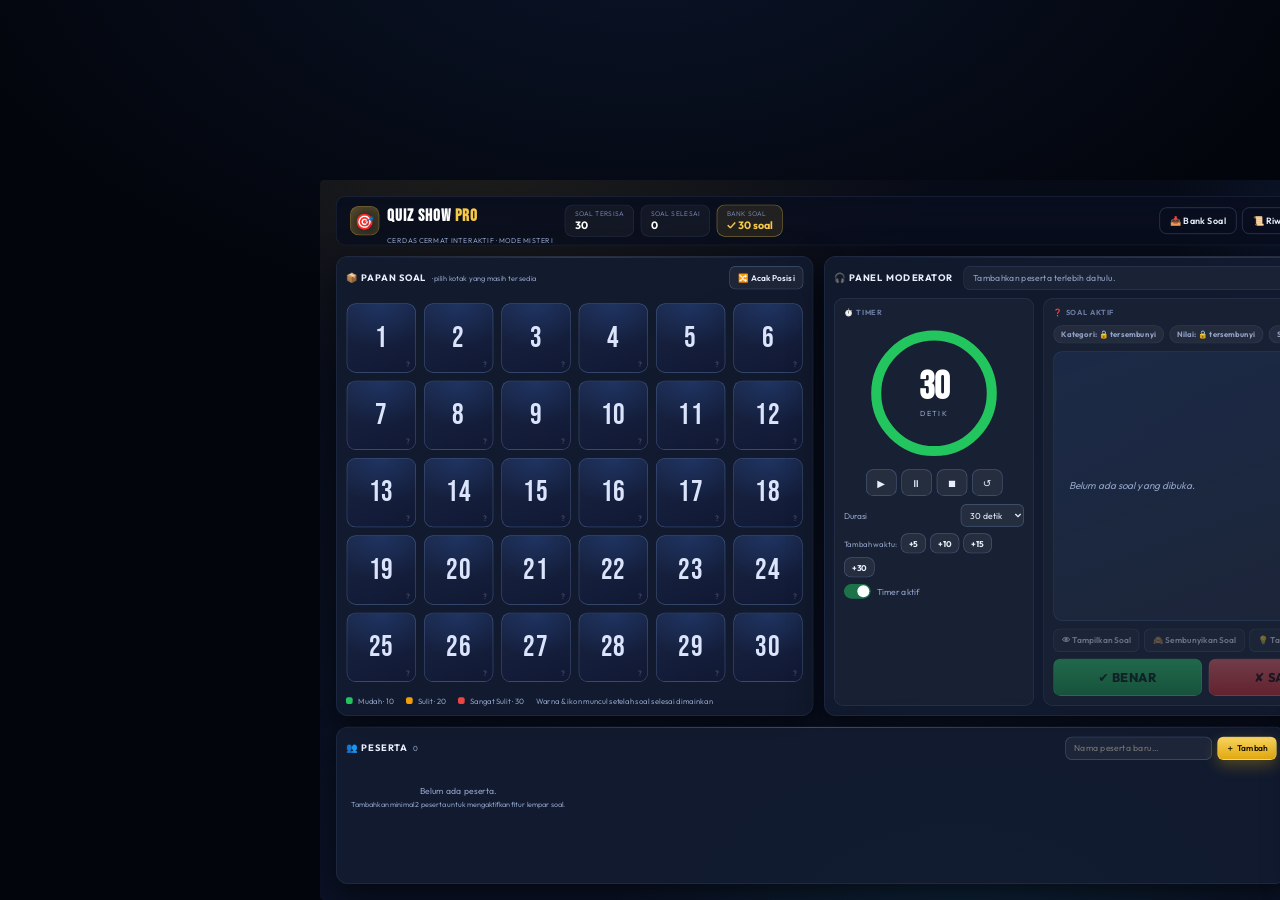
==== index.html @ 9db23053 "Add files via upload" ====
<!DOCTYPE html>
<html lang="id">
<head>
<meta charset="UTF-8" />
<meta name="viewport" content="width=device-width, initial-scale=1" />
<meta name="theme-color" content="#070b17" />
<title>Quiz Show Pro — Cerdas Cermat Interaktif</title>
<link rel="preconnect" href="https://fonts.googleapis.com">
<link rel="preconnect" href="https://fonts.gstatic.com" crossorigin>
<link href="https://fonts.googleapis.com/css2?family=Bebas+Neue&family=Outfit:wght@300;400;600;700;800&display=swap" rel="stylesheet">
<link rel="stylesheet" href="css/styles.css" />
</head>
<body>

<div class="stage-frame" id="stage-frame">
  <div class="stage" id="stage">

    <!-- ============ TOP BAR ============ -->
    <header class="topbar">
      <div class="brand">
        <div class="brand-icon">🎯</div>
        <div class="brand-text">
          <h1>QUIZ SHOW <span>PRO</span></h1>
          <p>Cerdas Cermat Interaktif · Mode Misteri</p>
        </div>
      </div>

      <div class="topbar-stats">
        <div class="stat-chip"><span>Soal Tersisa</span><b id="chip-remaining">30</b></div>
        <div class="stat-chip"><span>Soal Selesai</span><b id="chip-done">0</b></div>
        <div class="stat-chip gold"><span>Bank Soal</span><b id="chip-bank">30 soal</b></div>
      </div>

      <div class="topbar-actions">
        <button class="btn ghost" id="btn-import">📥 Bank Soal</button>
        <button class="btn ghost" id="btn-history">📜 Riwayat</button>
        <button class="btn ghost" id="btn-settings">⚙️ Pengaturan</button>
        <button class="btn ghost" id="btn-fullscreen">⛶ Fullscreen</button>
        <button class="btn gold" id="btn-scoreboard-top">🏆 Scoreboard</button>
      </div>
    </header>

    <!-- ============ MAIN ROW ============ -->
    <main class="stage-main">

      <!-- BOARD -->
      <section class="panel board-panel">
        <div class="panel-head">
          <h2>📦 PAPAN SOAL <small>· pilih kotak yang masih tersedia</small></h2>
          <button class="btn small" id="btn-shuffle">🔀 Acak Posisi</button>
        </div>
        <div class="board-grid" id="board-grid"></div>
        <div class="board-locked hidden" id="board-locked">
          🔒 Bank soal kosong. Impor file <b>.txt</b> atau tambahkan soal lewat menu <b>📥 Bank Soal</b> untuk memulai permainan.
        </div>
        <div class="board-legend">
          <span><i class="dot easy"></i> Mudah · 10</span>
          <span><i class="dot hard"></i> Sulit · 20</span>
          <span><i class="dot vhard"></i> Sangat Sulit · 30</span>
          <span class="muted">Warna &amp; ikon muncul setelah soal selesai dimainkan</span>
        </div>
      </section>

      <!-- MODERATOR -->
      <section class="panel moderator-panel">
        <div class="mod-head">
          <h2>🎧 PANEL MODERATOR</h2>
          <div class="turn-info" id="turn-info">Pilih peserta aktif, lalu klik salah satu kotak soal.</div>
        </div>

        <div class="mod-grid">

          <!-- TIMER -->
          <div class="mod-card timer-card">
            <div class="card-title">⏱️ TIMER</div>
            <div class="timer-wrap t-green" id="timer-wrap">
              <svg viewBox="0 0 120 120" class="timer-svg">
                <circle class="timer-track" cx="60" cy="60" r="52"></circle>
                <circle class="timer-progress" id="timer-progress" cx="60" cy="60" r="52"></circle>
              </svg>
              <div class="timer-text"><b id="timer-num">30</b><span>detik</span></div>
            </div>

            <div class="timer-ctrls">
              <button class="tbtn" id="t-start" title="Mulai">▶</button>
              <button class="tbtn" id="t-pause" title="Pause">⏸</button>
              <button class="tbtn" id="t-stop" title="Stop">⏹</button>
              <button class="tbtn" id="t-reset" title="Reset">↺</button>
            </div>

            <div class="timer-extra">
              <label class="field">
                <span>Durasi</span>
                <select id="timer-duration">
                  <option value="15">15 detik</option>
                  <option value="30" selected>30 detik</option>
                  <option value="45">45 detik</option>
                  <option value="60">60 detik</option>
                  <option value="custom">Custom…</option>
                </select>
              </label>
              <input type="number" id="timer-custom" class="hidden" min="5" max="600" placeholder="detik" />
              <div class="bonus-btns">
                <span>Tambah waktu:</span>
                <button class="tbtn sm" data-bonus="5">+5</button>
                <button class="tbtn sm" data-bonus="10">+10</button>
                <button class="tbtn sm" data-bonus="15">+15</button>
                <button class="tbtn sm" data-bonus="30">+30</button>
              </div>
              <label class="switch">
                <input type="checkbox" id="timer-enabled" checked />
                <span>Timer aktif</span>
              </label>
            </div>
          </div>

          <!-- QUESTION -->
          <div class="mod-card question-card">
            <div class="card-title">❓ SOAL AKTIF</div>
            <div class="q-head">
              <span class="chip cat" id="q-cat">Kategori: –</span>
              <span class="chip pts" id="q-pts">Nilai: –</span>
              <span class="chip num" id="q-num">Soal #–</span>
            </div>
            <div class="q-body" id="q-body">
              <div class="q-cover" id="q-cover"><span>🙈</span><p>Soal disembunyikan</p></div>
              <p class="q-text" id="q-text">Belum ada soal yang dibuka.</p>
              <div class="q-answer-wrap hidden" id="answer-wrap">
                <span class="ans-label">JAWABAN</span>
                <p id="q-answer">—</p>
              </div>
            </div>
            <div class="q-actions">
              <div class="q-actions-row">
                <button class="btn small" id="btn-show-q">👁 Tampilkan Soal</button>
                <button class="btn small" id="btn-hide-q">🙈 Sembunyikan Soal</button>
                <button class="btn small" id="btn-show-a">💡 Tampilkan Jawaban</button>
              </div>
              <div class="judge-btns">
                <button class="btn correct big" id="btn-correct">✔ BENAR</button>
                <button class="btn wrong big" id="btn-wrong">✘ SALAH</button>
              </div>
            </div>
          </div>

          <!-- TOOLS -->
          <div class="mod-card tools-card" id="tools-card">
            <div class="card-title">
              <span class="ct-text">🛠️ KONTROL</span>
              <button class="mini-toggle" id="toggle-tools" type="button" title="Perkecil panel">▸</button>
            </div>
            <div class="tools-body">
              <button class="btn block" id="btn-shuffle2">🔀 Acak Posisi Kotak</button>
              <button class="btn block" id="btn-history2">📜 Riwayat Permainan</button>
              <button class="btn block" id="btn-import2">📥 Ganti Bank Soal</button>
              <button class="btn block" id="btn-settings2">⚙️ Pengaturan Timer</button>
              <button class="btn block" id="btn-fullscreen2">⛶ Mode Fullscreen</button>
              <button class="btn block danger" id="btn-reset-game">🔄 Reset Permainan</button>
              <div class="hint">
                <b>Tips:</b> Klik kartu peserta untuk menjadikannya peserta aktif. Tombol <kbd>B</kbd> = Benar, <kbd>S</kbd> = Salah, <kbd>F</kbd> = Fullscreen.
              </div>
            </div>
          </div>
        </div>
      </section>
    </main>

    <!-- ============ BOTTOM ROW ============ -->
    <footer class="stage-bottom">
      <section class="panel players-panel">
        <div class="panel-head">
          <h2>👥 PESERTA <small id="p-count">0</small></h2>
          <form class="add-form" id="add-form" autocomplete="off">
            <input type="text" id="add-name" placeholder="Nama peserta baru…" maxlength="24" />
            <button class="btn gold small" type="submit">＋ Tambah</button>
          </form>
        </div>
        <div class="participant-list" id="participant-list"></div>
      </section>

      <section class="panel mini-panel" id="mini-panel">
        <div class="panel-head">
          <h2>🏅 TOP 5</h2>
          <button class="mini-toggle" id="toggle-mini" type="button" title="Perkecil panel">▸</button>
        </div>
        <div class="mini-board" id="mini-board"></div>
      </section>
    </footer>

    <!-- ============ FLOATING SCOREBOARD ============ -->
    <button class="fab" id="fab-scoreboard">🏆 Scoreboard</button>

    <!-- ============ POPUP BENAR / SALAH ============ -->
    <div class="judge-popup" id="judge-popup" aria-hidden="true">
      <div class="jp-card">
        <div class="jp-ring"></div>
        <div class="jp-icon" id="jp-icon">✔</div>
        <div class="jp-title" id="jp-title">BENAR!</div>
        <div class="jp-sub" id="jp-sub">—</div>
        <div class="jp-pts" id="jp-pts">+10</div>
      </div>
    </div>

    <!-- ============ MODALS ============ -->
    <div class="modal" id="modal-mode">
      <div class="modal-backdrop" data-close="modal-mode"></div>
      <div class="modal-card">
        <h3>🎲 Pilih Mekanisme Jawaban</h3>
        <p class="modal-sub" id="mode-context">—</p>
        <div class="mode-grid">
          <button class="mode-btn" id="mode-self">
            <span class="mb-icon">🙋</span>
            <b>Jawab Sendiri</b>
            <small>Benar → poin penuh untukmu</small>
          </button>
          <button class="mode-btn" id="mode-throw">
            <span class="mb-icon">🔀</span>
            <b>Lempar ke Peserta Lain</b>
            <small>Penerima benar → kamu −5 poin · Penerima salah → kamu aman</small>
          </button>
        </div>
        <button class="btn ghost block" id="mode-cancel">Batal · kembalikan kotak soal</button>
      </div>
    </div>

    <div class="modal" id="modal-target">
      <div class="modal-backdrop" data-close="modal-target"></div>
      <div class="modal-card">
        <h3>➡️ Lempar Soal ke Siapa?</h3>
        <p class="modal-sub" id="target-context">—</p>
        <div class="target-list" id="target-list"></div>
        <button class="btn ghost block" id="target-cancel">Batal</button>
      </div>
    </div>

    <div class="modal" id="modal-timeup">
      <div class="modal-backdrop" data-close="modal-timeup"></div>
      <div class="modal-card center">
        <div class="big-icon blink">⏰</div>
        <h3 class="danger-text">WAKTU HABIS</h3>
        <p class="modal-sub" id="timeup-context">—</p>
        <div class="timeup-actions">
          <button class="btn wrong big" id="tu-wrong">✘ Tandai SALAH</button>
          <div class="bonus-row">
            <span>Tambah waktu:</span>
            <button class="btn small" data-tubonus="5">+5 dtk</button>
            <button class="btn small" data-tubonus="10">+10 dtk</button>
            <button class="btn small" data-tubonus="15">+15 dtk</button>
            <button class="btn small" data-tubonus="30">+30 dtk</button>
          </div>
          <button class="btn ghost" id="tu-continue">▶ Lanjutkan Menjawab</button>
        </div>
      </div>
    </div>

    <div class="modal" id="modal-confirm">
      <div class="modal-backdrop" data-close="modal-confirm"></div>
      <div class="modal-card small-card">
        <h3 id="confirm-title">Konfirmasi</h3>
        <p class="modal-sub" id="confirm-msg">—</p>
        <div class="modal-actions">
          <button class="btn ghost" id="confirm-cancel">Batal</button>
          <button class="btn gold" id="confirm-ok">Ya, Lanjutkan</button>
        </div>
      </div>
    </div>

    <div class="modal" id="modal-name">
      <div class="modal-backdrop" data-close="modal-name"></div>
      <div class="modal-card small-card">
        <h3>✏️ Edit Nama Peserta</h3>
        <p class="modal-sub">Ubah nama kapan saja. Skor &amp; statistik tidak berubah. Nama harus unik.</p>
        <input type="text" id="name-input" maxlength="24" placeholder="Nama peserta" />
        <p class="inline-error hidden" id="name-error"></p>
        <div class="modal-actions">
          <button class="btn ghost" id="name-cancel">Batal</button>
          <button class="btn gold" id="name-save">Simpan</button>
        </div>
      </div>
    </div>

    <div class="modal" id="modal-import">
      <div class="modal-backdrop" data-close="modal-import"></div>
      <div class="modal-card wide">
        <h3>📥 Manajemen Bank Soal</h3>
        <p class="modal-sub">Unggah file <b>.txt</b> atau tempel teks soal, <b>atau</b> kelola langsung soal pada bank yang sedang aktif.</p>

        <div class="import-grid">
          <label class="file-drop" id="file-drop">
            <input type="file" id="file-input" accept=".txt,text/plain" hidden />
            <span class="fd-icon">📄</span>
            <b>Pilih file Soal.txt</b>
            <small>klik atau seret file ke sini</small>
          </label>
          <div class="or">atau</div>
          <textarea id="import-text" placeholder="[KATEGORI_MUDAH]&#10;&#10;Q: Pertanyaan mudah 1&#10;A: Jawaban mudah 1&#10;…"></textarea>
        </div>

        <div class="import-actions">
          <button class="btn ghost small" id="btn-template">⬇️ Unduh Template</button>
          <button class="btn ghost small" id="btn-validate">🔍 Parsing &amp; Validasi</button>
          <button class="btn ghost small danger" id="btn-clear-bank">🗑️ Kosongkan Bank</button>
        </div>

        <div class="import-preview" id="import-preview">
          <p class="muted">Belum ada pratinjau. Unggah file atau tempel teks, lalu klik <b>Parsing &amp; Validasi</b>.</p>
        </div>

        <div class="bank-editor">
          <div class="be-head">
            <h4>✏️ Kelola Soal Bank Saat Ini</h4>
            <span class="be-count" id="be-count">—</span>
          </div>
          <p class="muted small">Tambah / hapus soal langsung tanpa perlu impor ulang. Mengubah bank akan menutup soal aktif (kalau ada) dan membangun ulang papan soal.</p>
          <form class="be-add" id="be-add-form" autocomplete="off">
            <select id="be-cat">
              <option value="mudah">Mudah · 10 poin</option>
              <option value="sulit">Sulit · 20 poin</option>
              <option value="vhard">Sangat Sulit · 30 poin</option>
            </select>
            <input type="text" id="be-q" placeholder="Tulis pertanyaan…" maxlength="320" />
            <input type="text" id="be-a" placeholder="Tulis jawaban…" maxlength="220" />
            <button class="btn gold small" type="submit">＋ Tambah</button>
          </form>
          <div class="be-list" id="be-list"></div>
        </div>

        <div class="modal-actions">
          <button class="btn ghost" id="import-cancel">Tutup</button>
          <button class="btn gold" id="import-apply" disabled>✅ Terapkan Bank dari Pratinjau</button>
        </div>
      </div>
    </div>

    <div class="modal" id="modal-settings">
      <div class="modal-backdrop" data-close="modal-settings"></div>
      <div class="modal-card">
        <h3>⚙️ Pengaturan</h3>
        <p class="modal-sub">Durasi timer, suara, dan panel dapat diatur.</p>

        <div class="settings-block">
          <div class="settings-label">Durasi timer default</div>
          <div class="radio-row" id="settings-duration">
            <label><input type="radio" name="dur" value="15" /> 15 dtk</label>
            <label><input type="radio" name="dur" value="30" checked /> 30 dtk</label>
            <label><input type="radio" name="dur" value="45" /> 45 dtk</label>
            <label><input type="radio" name="dur" value="60" /> 60 dtk</label>
            <label class="custom-radio"><input type="radio" name="dur" value="custom" /> Custom
              <input type="number" id="settings-custom" min="5" max="600" placeholder="dtk" />
            </label>
          </div>
        </div>

        <div class="settings-block">
          <label class="switch big">
            <input type="checkbox" id="settings-sound" checked />
            <span>Efek suara (timer, benar/salah)</span>
          </label>
          <label class="switch big">
            <input type="checkbox" id="settings-judge-sound" checked />
            <span>Efek suara saat BENAR / SALAH</span>
          </label>
          <label class="switch big">
            <input type="checkbox" id="settings-timer-enabled" checked />
            <span>Aktifkan timer otomatis saat soal dibuka</span>
          </label>
        </div>

        <div class="settings-block">
          <button class="btn ghost small" id="btn-export-history">💾 Ekspor Riwayat (JSON)</button>
        </div>

        <div class="modal-actions">
          <button class="btn gold" id="settings-close">Simpan &amp; Tutup</button>
        </div>
      </div>
    </div>

    <div class="modal" id="modal-scoreboard">
      <div class="modal-backdrop" data-close="modal-scoreboard"></div>
      <div class="modal-card wide full">
        <div class="sb-head">
          <h3>🏆 PAPAN SKOR</h3>
          <div class="sb-head-actions">
            <span class="sb-note" id="sb-note">Update real-time</span>
            <button class="btn ghost small" id="sb-close">Tutup</button>
          </div>
        </div>
        <div class="sb-scroll">
          <table class="sb-table">
            <thead>
              <tr>
                <th>#</th><th>Peserta</th><th>Poin</th><th>Benar</th><th>Salah</th><th>Dijawab</th>
                <th title="Jawaban benar dari soal lemparan / total lemparan diterima">Lemparan Diterima</th>
                <th>Lemparan Dilakukan</th><th>Penalti</th><th>Tingkat Keberhasilan</th>
              </tr>
            </thead>
            <tbody id="sb-body"></tbody>
          </table>
        </div>
      </div>
    </div>

    <div class="modal" id="modal-history">
      <div class="modal-backdrop" data-close="modal-history"></div>
      <div class="modal-card wide full">
        <div class="sb-head">
          <h3>📜 RIWAYAT PERMAINAN</h3>
          <div class="sb-head-actions">
            <button class="btn ghost small danger" id="btn-clear-history">🗑️ Bersihkan Riwayat</button>
            <button class="btn ghost small" id="history-close">Tutup</button>
          </div>
        </div>
        <div class="tabs" id="history-tabs">
          <button class="tab active" data-tab="game">Permainan</button>
          <button class="tab" data-tab="throw">Lemparan</button>
          <button class="tab" data-tab="bonus">Bonus Waktu</button>
          <button class="tab" data-tab="timer">Timer</button>
        </div>
        <div class="tab-panels">
          <div class="tab-panel active" data-panel="game"><div class="table-wrap" id="hist-game"></div></div>
          <div class="tab-panel" data-panel="throw"><div class="table-wrap" id="hist-throw"></div></div>
          <div class="tab-panel" data-panel="bonus"><div class="table-wrap" id="hist-bonus"></div></div>
          <div class="tab-panel" data-panel="timer"><div class="table-wrap" id="hist-timer"></div></div>
        </div>
      </div>
    </div>

    <div class="toast-wrap" id="toast-wrap"></div>
  </div>
</div>

<script src="js/data.js"></script>
<script src="js/parser.js"></script>
<script src="js/timer.js"></script>
<script src="js/store.js"></script>
<script src="js/ui.js"></script>
<script src="js/app.js"></script>
</body>
</html>
---- css/styles.css ----
/* ============================================================
   Quiz Show Pro — Stage 16:9 (1920×1080) yang berskala otomatis
   Tema game show / cerdas cermat
   ============================================================ */

:root {
  --bg: #070b17;
  --panel: rgba(19, 28, 50, 0.86);
  --border: rgba(120, 150, 210, 0.16);
  --border-strong: rgba(140, 175, 235, 0.32);
  --text: #e8eefc;
  --muted: #8fa0c4;
  --muted-2: #6b7ba0;
  --gold: #f7c948;
  --gold-2: #e0a80d;
  --easy: #22c55e;
  --hard: #f59e0b;
  --vhard: #ef4444;
  --blue: #3b82f6;
  --cyan: #22d3ee;
  --radius: 18px;
  --shadow: 0 18px 50px rgba(0, 0, 0, 0.55);
  --font: 'Outfit', system-ui, -apple-system, 'Segoe UI', Roboto, sans-serif;
  --font-display: 'Bebas Neue', 'Outfit', system-ui, sans-serif;
  /* ukuran desain panggung */
  --stage-w: 1920px;
  --stage-h: 1080px;
}

* { box-sizing: border-box; }

html, body {
  margin: 0;
  padding: 0;
  height: 100%;
  overflow: hidden;
  background: #03050c;
}

body {
  font-family: var(--font);
  color: var(--text);
  -webkit-font-smoothing: antialiased;
}

.hidden { display: none !important; }
.muted { color: var(--muted); }
.empty { color: var(--muted); font-size: 13px; text-align: center; padding: 14px 8px; line-height: 1.5; }

/* ============ STAGE FRAME (letterbox) ============ */
.stage-frame {
  position: fixed;
  inset: 0;
  display: grid;
  place-items: center;
  overflow: hidden;
  background:
    radial-gradient(1200px 700px at 50% -10%, rgba(59, 130, 246, 0.12), transparent 60%),
    #03050c;
}

.stage {
  position: relative;
  width: var(--stage-w);
  height: var(--stage-h);
  flex: 0 0 auto;
  transform-origin: center center;
  overflow: hidden;
  display: grid;
  grid-template-rows: 74px minmax(0, 1fr) 236px;
  gap: 16px;
  padding: 24px;
  border-radius: 6px;
  background:
    radial-gradient(1200px 700px at 12% -8%, rgba(247, 201, 72, 0.10), transparent 60%),
    radial-gradient(900px 600px at 92% 4%, rgba(59, 130, 246, 0.16), transparent 55%),
    radial-gradient(900px 700px at 50% 110%, rgba(34, 211, 238, 0.10), transparent 60%),
    linear-gradient(180deg, #070b17 0%, #0b1226 100%);
}

.stage:fullscreen { border-radius: 0; }

/* ============ TOP BAR ============ */
.topbar {
  display: flex;
  align-items: center;
  gap: 18px;
  padding: 0 20px;
  background: linear-gradient(180deg, rgba(9, 14, 30, 0.96), rgba(9, 14, 30, 0.72));
  border: 1px solid var(--border);
  border-radius: 14px;
}

.brand { display: flex; align-items: center; gap: 12px; }
.brand-icon {
  width: 44px; height: 44px;
  display: grid; place-items: center;
  font-size: 23px;
  border-radius: 13px;
  background: linear-gradient(145deg, rgba(247, 201, 72, 0.22), rgba(247, 201, 72, 0.05));
  border: 1px solid rgba(247, 201, 72, 0.4);
  box-shadow: 0 0 22px rgba(247, 201, 72, 0.22) inset;
}
.brand-text h1 { font-family: var(--font-display); font-size: 25px; letter-spacing: 1.5px; line-height: 1; color: #fff; }
.brand-text h1 span { color: var(--gold); }
.brand-text p { margin: 3px 0 0; font-size: 10.5px; letter-spacing: .6px; color: var(--muted); text-transform: uppercase; }

.topbar-stats { display: flex; gap: 10px; }
.stat-chip {
  display: flex; flex-direction: column; gap: 1px;
  padding: 6px 14px;
  border-radius: 12px;
  background: rgba(255, 255, 255, 0.04);
  border: 1px solid var(--border);
  min-width: 96px;
}
.stat-chip span { font-size: 10px; letter-spacing: .5px; text-transform: uppercase; color: var(--muted-2); }
.stat-chip b { font-size: 16px; color: #fff; }
.stat-chip.gold { border-color: rgba(247, 201, 72, 0.45); background: rgba(247, 201, 72, 0.10); }
.stat-chip.gold b { color: var(--gold); }

.topbar-actions { margin-left: auto; display: flex; gap: 8px; }

/* ============ BUTTONS ============ */
.btn {
  cursor: pointer;
  border: 1px solid var(--border-strong);
  background: rgba(255, 255, 255, 0.05);
  color: var(--text);
  padding: 10px 15px;
  border-radius: 11px;
  font-size: 13.5px;
  font-weight: 600;
  font-family: inherit;
  letter-spacing: .2px;
  transition: transform .12s ease, background .18s ease, box-shadow .18s ease, border-color .18s;
  white-space: nowrap;
}
.btn:hover:not(:disabled) { transform: translateY(-2px); background: rgba(255, 255, 255, 0.1); box-shadow: 0 8px 20px rgba(0, 0, 0, 0.35); }
.btn:active:not(:disabled) { transform: translateY(0); }
.btn:disabled { opacity: .38; cursor: not-allowed; }
.btn.small { padding: 7px 12px; font-size: 12.5px; border-radius: 9px; }
.btn.block { display: block; width: 100%; margin-bottom: 8px; text-align: center; }
.btn.ghost { background: transparent; }
.btn.gold {
  background: linear-gradient(180deg, #f9d35e, var(--gold-2));
  border-color: rgba(255, 226, 130, 0.7);
  color: #241a00;
  box-shadow: 0 8px 22px rgba(224, 168, 13, 0.32);
}
.btn.gold:hover:not(:disabled) { box-shadow: 0 12px 28px rgba(224, 168, 13, 0.45); }
.btn.correct { background: linear-gradient(180deg, #2fdc72, #16a34a); border-color: rgba(120, 255, 170, 0.5); color: #04240f; }
.btn.wrong { background: linear-gradient(180deg, #ff6b6b, #dc2626); border-color: rgba(255, 150, 150, 0.5); color: #2b0404; }
.btn.big { padding: 15px 22px; font-size: 19px; font-weight: 800; letter-spacing: .5px; flex: 1; }
.btn.danger { border-color: rgba(239, 68, 68, 0.5); color: #ffb4b4; }
.btn.danger:hover:not(:disabled) { background: rgba(239, 68, 68, 0.16); }

/* ============ PANELS ============ */
.panel {
  background: var(--panel);
  border: 1px solid var(--border);
  border-radius: var(--radius);
  box-shadow: var(--shadow);
  padding: 14px;
  position: relative;
  overflow: hidden;
  min-height: 0;
  display: flex;
  flex-direction: column;
}
.panel::before {
  content: '';
  position: absolute; inset: 0 0 auto 0; height: 1px;
  background: linear-gradient(90deg, transparent, rgba(247, 201, 72, .5), transparent);
}
.panel-head { display: flex; align-items: center; justify-content: space-between; gap: 12px; margin-bottom: 10px; flex: 0 0 auto; }
.panel-head h2 {
  font-size: 14px; letter-spacing: 1.3px; text-transform: uppercase;
  display: flex; align-items: baseline; gap: 8px; margin: 0;
}
.panel-head h2 small { font-size: 11px; letter-spacing: .3px; color: var(--muted); text-transform: none; font-weight: 400; }

/* ============ MAIN ROW ============ */
.stage-main {
  display: grid;
  grid-template-columns: minmax(0, 1fr) 1140px;
  transition: grid-template-columns .25s ease;
  gap: 16px;
  min-height: 0;
}

/* ============ BOARD ============ */
.board-grid {
  display: grid;
  grid-template-columns: repeat(var(--cols, 6), var(--cell, 104px));
  grid-auto-rows: var(--cell, 104px);
  gap: 12px;
  flex: 1;
  justify-content: center;
  align-content: center;
  min-height: 0;
  overflow: hidden;
}
.board-grid.shake { animation: shakeIn .5s ease; }
@keyframes shakeIn { 0% { transform: scale(.985); opacity: .55; } 100% { transform: scale(1); opacity: 1; } }

.box {
  position: relative;
  width: 100%;
  height: 100%;
  border-radius: calc(var(--cell, 104px) * 0.13);
  border: 1px solid var(--border-strong);
  background:
    radial-gradient(120% 100% at 50% 0%, rgba(59, 130, 246, 0.18), transparent 65%),
    linear-gradient(160deg, #1a2544, #101833);
  color: #cdd7f2;
  cursor: pointer;
  display: grid;
  place-items: center;
  transition: transform .16s ease, box-shadow .22s ease, border-color .22s, background .22s;
  overflow: hidden;
  font-family: inherit;
  padding: 0;
}
.box .box-num { font-family: var(--font-display); font-size: calc(var(--cell, 104px) * 0.42); letter-spacing: 1px; color: #dbe4fb; }
.box .box-secret { position: absolute; right: 8px; bottom: 5px; font-size: calc(var(--cell, 104px) * 0.11); color: rgba(190, 205, 240, .35); }
.box::after {
  content: '';
  position: absolute; inset: 0;
  background: linear-gradient(120deg, transparent 30%, rgba(255, 255, 255, .10) 50%, transparent 70%);
  transform: translateX(-120%);
  transition: transform .6s ease;
}
.box:hover:not(:disabled) {
  transform: translateY(-4px) scale(1.03);
  border-color: rgba(247, 201, 72, 0.75);
  box-shadow: 0 14px 34px rgba(0, 0, 0, .5), 0 0 26px rgba(247, 201, 72, .28);
  z-index: 2;
}
.box:hover:not(:disabled)::after { transform: translateX(120%); }
.box:active:not(:disabled) { transform: scale(.98); }

.box.current {
  border-color: var(--gold);
  box-shadow: 0 0 0 3px rgba(247, 201, 72, .28), 0 0 30px rgba(247, 201, 72, .35);
  animation: pulseGold 1.4s infinite;
}
@keyframes pulseGold {
  0%, 100% { box-shadow: 0 0 0 3px rgba(247, 201, 72, .22), 0 0 24px rgba(247, 201, 72, .25); }
  50% { box-shadow: 0 0 0 5px rgba(247, 201, 72, .34), 0 0 38px rgba(247, 201, 72, .45); }
}

.box.done { cursor: not-allowed; animation: donePop .55s cubic-bezier(.2,1.4,.4,1); }
@keyframes donePop { 0% { transform: scale(.72); opacity: .3; } 60% { transform: scale(1.08); } 100% { transform: scale(1); opacity: 1; } }

.box.done.easy { background: linear-gradient(160deg, rgba(34, 197, 94, .34), rgba(6, 60, 30, .7)); border-color: rgba(34, 197, 94, .65); }
.box.done.hard { background: linear-gradient(160deg, rgba(245, 158, 11, .34), rgba(70, 40, 4, .72)); border-color: rgba(245, 158, 11, .68); }
.box.done.vhard { background: linear-gradient(160deg, rgba(239, 68, 68, .34), rgba(74, 10, 10, .72)); border-color: rgba(239, 68, 68, .7); }
.box.done .box-num { opacity: .55; font-size: calc(var(--cell, 104px) * 0.28); transform: translateY(-8px); }
.box.done .box-check {
  position: absolute; top: 50%; left: 50%;
  transform: translate(-50%, -30%);
  font-size: calc(var(--cell, 104px) * 0.38); color: #fff; text-shadow: 0 2px 14px rgba(0, 0, 0, .8);
}
.box.done.r-correct .box-check { color: #b9ffcf; }
.box.done.r-wrong .box-check { color: #ffd0d0; }
.box.done .box-pts {
  position: absolute; bottom: 5px; left: 0; right: 0;
  text-align: center; font-size: calc(var(--cell, 104px) * 0.10); font-weight: 700;
  letter-spacing: .6px; text-transform: uppercase; color: rgba(255, 255, 255, .82);
}

.board-locked {
  border: 1px dashed rgba(247, 201, 72, .4);
  background: rgba(247, 201, 72, .06);
  border-radius: 14px;
  padding: 26px 20px;
  text-align: center;
  color: #ffe6a3;
  font-size: 14px;
  line-height: 1.6;
  flex: 1;
  display: grid;
  place-items: center;
}
.board-legend {
  display: flex; gap: 18px; flex-wrap: wrap; align-items: center;
  margin-top: 10px; font-size: 11.5px; color: var(--muted); flex: 0 0 auto;
}
.board-legend .dot { display: inline-block; width: 10px; height: 10px; border-radius: 3px; margin-right: 6px; }
.board-legend .dot.easy { background: var(--easy); }
.board-legend .dot.hard { background: var(--hard); }
.board-legend .dot.vhard { background: var(--vhard); }

/* ============ MODERATOR ============ */
.moderator-panel .mod-head { display: flex; align-items: center; gap: 16px; margin-bottom: 12px; flex: 0 0 auto; }
.moderator-panel .mod-head h2 { font-size: 14px; letter-spacing: 1.3px; margin: 0; }
.turn-info {
  flex: 1; min-width: 0;
  font-size: 13px; color: var(--muted);
  background: rgba(255, 255, 255, .04);
  border: 1px solid var(--border);
  border-radius: 10px;
  padding: 9px 14px;
  white-space: nowrap; overflow: hidden; text-overflow: ellipsis;
}
.turn-info b { color: #fff; }
.mini-note { color: var(--cyan); font-size: 12px; }

.mod-grid { display: grid; grid-template-columns: 300px minmax(0, 1fr) 296px; gap: 14px; flex: 1; min-height: 0; transition: grid-template-columns .25s ease; }

.mod-card {
  background: rgba(255, 255, 255, .03);
  border: 1px solid var(--border);
  border-radius: 14px;
  padding: 14px;
  min-height: 0;
  display: flex;
  flex-direction: column;
}
.card-title { display: flex; align-items: center; justify-content: space-between; gap: 8px; font-size: 11px; letter-spacing: 1.2px; color: var(--muted-2); text-transform: uppercase; margin-bottom: 12px; font-weight: 700; flex: 0 0 auto; }
.ct-text { white-space: nowrap; }

/* Timer */
.timer-card { text-align: center; }
.timer-wrap { position: relative; width: 200px; margin: 0 auto 12px; aspect-ratio: 1; }
.timer-svg { width: 100%; height: 100%; transform: rotate(-90deg); }
.timer-track { fill: none; stroke: rgba(255, 255, 255, .08); stroke-width: 9; }
.timer-progress { fill: none; stroke-width: 9; stroke-linecap: round; stroke: var(--easy); transition: stroke .35s ease, stroke-dashoffset .18s linear; }
.timer-text { position: absolute; inset: 0; display: flex; flex-direction: column; align-items: center; justify-content: center; gap: 2px; }
.timer-text b { font-family: var(--font-display); font-size: 58px; line-height: 1; color: #fff; font-variant-numeric: tabular-nums; }
.timer-text span { font-size: 11px; letter-spacing: 2px; text-transform: uppercase; color: var(--muted); }

.timer-wrap.t-green .timer-progress { stroke: var(--easy); }
.timer-wrap.t-yellow .timer-progress { stroke: var(--hard); }
.timer-wrap.t-red .timer-progress { stroke: var(--vhard); }
.timer-wrap.t-red .timer-text b { color: #ffb0b0; }
.timer-wrap.blink { animation: timerBlink .7s infinite; }
.timer-wrap.blink .timer-text b { color: #ff5b5b; }
@keyframes timerBlink {
  0%, 100% { filter: drop-shadow(0 0 0 rgba(239, 68, 68, 0)); }
  50% { filter: drop-shadow(0 0 18px rgba(239, 68, 68, .85)); }
}

.timer-ctrls { display: flex; gap: 7px; justify-content: center; margin-bottom: 12px; flex: 0 0 auto; }
.tbtn {
  width: 46px; height: 40px;
  border-radius: 11px;
  border: 1px solid var(--border-strong);
  background: rgba(255, 255, 255, .06);
  color: var(--text);
  cursor: pointer; font-size: 15px;
  font-family: inherit;
  transition: transform .12s, background .18s;
}
.tbtn:hover { transform: translateY(-2px); background: rgba(255, 255, 255, .14); }
.tbtn.sm { width: auto; height: 30px; padding: 0 11px; font-size: 12.5px; font-weight: 700; }

.timer-extra { display: flex; flex-direction: column; gap: 10px; text-align: left; }
.field { display: flex; align-items: center; justify-content: space-between; gap: 8px; font-size: 12.5px; color: var(--muted); }
.field select, #timer-custom, #name-input, #settings-custom {
  background: rgba(255, 255, 255, .06);
  border: 1px solid var(--border-strong);
  color: var(--text);
  border-radius: 9px;
  padding: 7px 9px;
  font-family: inherit; font-size: 13px;
}
.field select:focus, #timer-custom:focus, #name-input:focus, #settings-custom:focus { outline: none; border-color: var(--gold); }
#timer-custom { width: 100%; }
.bonus-btns { display: flex; align-items: center; gap: 6px; flex-wrap: wrap; font-size: 11.5px; color: var(--muted); }

.switch { display: flex; align-items: center; gap: 9px; font-size: 13px; color: var(--muted); cursor: pointer; }
.switch input { appearance: none; width: 40px; height: 22px; border-radius: 20px; background: rgba(255, 255, 255, .14); position: relative; cursor: pointer; transition: background .2s; flex: 0 0 40px; margin: 0; }
.switch input::after { content: ''; position: absolute; top: 2px; left: 2px; width: 18px; height: 18px; border-radius: 50%; background: #b9c4dd; transition: transform .2s, background .2s; }
.switch input:checked { background: rgba(34, 197, 94, .5); }
.switch input:checked::after { transform: translateX(18px); background: #fff; }
.switch.big { font-size: 14px; color: var(--text); }

/* Question */
.q-head { display: flex; gap: 8px; flex-wrap: wrap; margin-bottom: 12px; flex: 0 0 auto; }
.chip {
  font-size: 11.5px; font-weight: 700; letter-spacing: .3px;
  padding: 5px 11px; border-radius: 20px;
  border: 1px solid var(--border);
  background: rgba(255, 255, 255, .05);
  color: var(--muted);
}
.chip.cat.easy { color: #7ff0a8; border-color: rgba(34, 197, 94, .5); background: rgba(34, 197, 94, .12); }
.chip.cat.hard { color: #ffce7a; border-color: rgba(245, 158, 11, .5); background: rgba(245, 158, 11, .12); }
.chip.cat.vhard { color: #ff9b9b; border-color: rgba(239, 68, 68, .5); background: rgba(239, 68, 68, .12); }
.chip.pts.easy, .chip.pts.hard, .chip.pts.vhard { color: var(--gold); border-color: rgba(247, 201, 72, .5); background: rgba(247, 201, 72, .1); }
.secret-hint { color: var(--muted-2); font-style: italic; }

.q-body {
  position: relative;
  flex: 1;
  min-height: 0;
  border-radius: 13px;
  border: 1px solid var(--border);
  background: linear-gradient(160deg, rgba(59, 130, 246, .10), rgba(255, 255, 255, .02));
  padding: 22px;
  display: flex; flex-direction: column; gap: 14px; justify-content: center;
}
.q-text { margin: 0; font-size: 24px; font-weight: 600; line-height: 1.45; }
.q-text.placeholder { color: var(--muted); font-weight: 400; font-style: italic; font-size: 15px; }
.q-cover {
  position: absolute; inset: 0;
  border-radius: 13px;
  background: repeating-linear-gradient(45deg, rgba(255, 255, 255, .03) 0 12px, transparent 12px 24px), rgba(10, 16, 34, .96);
  display: flex; flex-direction: column; align-items: center; justify-content: center; gap: 6px;
  color: var(--muted); font-size: 13px; z-index: 3;
}
.q-cover span { font-size: 32px; }
.q-answer-wrap { border-top: 1px dashed rgba(34, 197, 94, .4); padding-top: 12px; animation: fadeUp .35s ease; }
@keyframes fadeUp { from { opacity: 0; transform: translateY(8px); } to { opacity: 1; transform: translateY(0); } }
.ans-label { display: inline-block; font-size: 10px; letter-spacing: 1.5px; font-weight: 800; color: #04240f; background: var(--easy); padding: 2px 8px; border-radius: 5px; margin-bottom: 6px; }
.q-answer-wrap p { margin: 0; font-size: 19px; font-weight: 600; color: #b9ffcf; }

.q-actions { margin-top: 12px; flex: 0 0 auto; }
.q-actions-row { display: flex; gap: 7px; flex-wrap: wrap; margin-bottom: 10px; }
.judge-btns { display: flex; gap: 10px; }

/* Tools */
.tools-body { display: flex; flex-direction: column; flex: 1; min-height: 0; }
.tools-card .hint { margin-top: auto; font-size: 11.5px; color: var(--muted-2); line-height: 1.6; border-top: 1px solid var(--border); padding-top: 10px; }
kbd { background: rgba(255, 255, 255, .1); border: 1px solid var(--border-strong); border-radius: 5px; padding: 1px 5px; font-size: 10.5px; font-family: inherit; }

/* ============ BOTTOM ROW ============ */
.stage-bottom {
  display: grid;
  grid-template-columns: minmax(0, 1fr) 430px;
  gap: 16px;
  min-height: 0;
  transition: grid-template-columns .25s ease;
}

.add-form { display: flex; gap: 8px; }
.add-form input {
  width: 220px;
  padding: 8px 12px;
  border-radius: 10px;
  border: 1px solid var(--border-strong);
  background: rgba(255, 255, 255, .05);
  color: var(--text);
  font-family: inherit; font-size: 13px;
}
.add-form input:focus { outline: none; border-color: var(--gold); box-shadow: 0 0 0 3px rgba(247, 201, 72, .16); }

.participant-list {
  display: flex; flex-wrap: wrap; gap: 9px;
  align-content: flex-start;
  overflow-y: auto;
  flex: 1;
  min-height: 0;
  padding-right: 3px;
}

.p-card {
  display: flex; align-items: center; gap: 9px;
  padding: 8px 10px;
  border-radius: 12px;
  border: 1px solid var(--border);
  background: rgba(255, 255, 255, .035);
  cursor: pointer;
  width: 262px;
  transition: border-color .18s, background .18s, transform .18s, box-shadow .18s;
}
.p-card:hover { border-color: var(--border-strong); background: rgba(255, 255, 255, .07); transform: translateY(-2px); }
.p-card.active {
  border-color: var(--gold);
  background: linear-gradient(90deg, rgba(247, 201, 72, .16), rgba(247, 201, 72, .03));
  box-shadow: 0 0 0 1px rgba(247, 201, 72, .35), 0 8px 22px rgba(247, 201, 72, .12);
}
.p-card.answering { border-color: var(--cyan); box-shadow: 0 0 0 1px rgba(34, 211, 238, .35); }

.p-rank { width: 28px; height: 28px; flex: 0 0 28px; display: grid; place-items: center; border-radius: 9px; background: rgba(255, 255, 255, .07); font-size: 12px; font-weight: 700; color: var(--muted); }
.p-rank.medal { background: transparent; font-size: 18px; }
.p-info { flex: 1; min-width: 0; }
.p-name { display: flex; align-items: center; gap: 6px; font-weight: 600; font-size: 13.5px; }
.p-name-text { overflow: hidden; text-overflow: ellipsis; white-space: nowrap; }
.p-sub { font-size: 11px; color: var(--muted); margin-top: 1px; white-space: nowrap; }
.tag-active { font-size: 9px; letter-spacing: .6px; font-weight: 800; background: var(--gold); color: #241a00; padding: 2px 6px; border-radius: 5px; }
.tag-answer { font-size: 9px; letter-spacing: .6px; font-weight: 800; background: var(--cyan); color: #04222a; padding: 2px 6px; border-radius: 5px; }
.p-actions { display: flex; gap: 2px; }
.icon-btn { border: none; background: transparent; cursor: pointer; width: 26px; height: 26px; border-radius: 8px; color: var(--muted); font-size: 13px; transition: background .16s, color .16s; }
.icon-btn:hover { background: rgba(255, 255, 255, .1); color: #fff; }
.icon-btn.danger:hover { background: rgba(239, 68, 68, .2); color: #ffb4b4; }
.mini-toggle { border:1px solid var(--border); background:rgba(255,255,255,.05); color:var(--muted); width:24px; height:24px; border-radius:7px; cursor:pointer; font-size:12px; line-height:1; display:flex; align-items:center; justify-content:center; font-family:inherit; padding:0; transition: background .16s, color .16s, transform .12s; }
.mini-toggle:hover { background: rgba(255, 255, 255, .1); color: #fff; transform: translateY(-1px); }

/* Mini leaderboard */
.mini-board { display: flex; flex-direction: column; gap: 4px; overflow: hidden; flex: 1; min-height: 0; transition: opacity .15s ease, transform .15s ease; }
.mini-row { display: flex; align-items: center; gap: 9px; padding: 3px 10px; border-radius: 10px; background: rgba(255, 255, 255, .035); border: 1px solid var(--border); flex: 0 0 auto; }
.mini-row.active { border-color: var(--gold); background: rgba(247, 201, 72, .1); }
.mini-rank { width: 24px; text-align: center; font-weight: 700; color: var(--muted); font-size: 12px; }
.mini-rank.medal { font-size: 17px; }
.mini-name { flex: 1; font-size: 13px; overflow: hidden; text-overflow: ellipsis; white-space: nowrap; }
.mini-pts { font-weight: 800; color: var(--gold); font-size: 14px; font-variant-numeric: tabular-nums; }

/* ============ FAB ============ */
.fab {
  position: absolute;
  right: 24px; bottom: 270px;
  z-index: 40;
  border: none; cursor: pointer;
  padding: 14px 20px;
  border-radius: 40px;
  font-size: 14.5px; font-weight: 800; letter-spacing: .4px;
  font-family: inherit;
  color: #241a00;
  background: linear-gradient(180deg, #ffe07a, var(--gold-2));
  box-shadow: 0 14px 34px rgba(224, 168, 13, .45), 0 0 0 1px rgba(255, 226, 130, .6) inset;
  transition: transform .16s, box-shadow .2s;
}
.fab:hover { transform: translateY(-3px) scale(1.04); box-shadow: 0 20px 42px rgba(224, 168, 13, .6); }

/* ============ MODALS ============ */
.modal { position: absolute; inset: 0; z-index: 200; display: none; align-items: center; justify-content: center; padding: 24px; }
.modal.open { display: flex; animation: fadeIn .18s ease; }
@keyframes fadeIn { from { opacity: 0; } to { opacity: 1; } }
.modal-backdrop { position: absolute; inset: 0; background: rgba(4, 7, 16, .78); backdrop-filter: blur(6px); }

.modal-card {
  position: relative;
  width: 620px; max-width: 100%;
  max-height: 94%;
  overflow-y: auto;
  background: linear-gradient(170deg, #16203a, #0e1528);
  border: 1px solid var(--border-strong);
  border-radius: 20px;
  padding: 24px;
  box-shadow: 0 30px 80px rgba(0, 0, 0, .7);
  animation: popIn .26s cubic-bezier(.2, 1.3, .4, 1);
}
@keyframes popIn { from { transform: scale(.92) translateY(12px); opacity: 0; } to { transform: scale(1) translateY(0); opacity: 1; } }
.modal-card.wide { width: 1000px; }
.modal-card.full { width: 1500px; }
.modal-card.small-card { width: 470px; }
.modal-card.center { text-align: center; width: 540px; }
.modal-card h3 { font-size: 20px; margin: 0 0 6px; }
.modal-sub { color: var(--muted); font-size: 13.5px; line-height: 1.6; margin: 0 0 18px; }
.modal-sub b { color: #fff; }
.modal-actions { display: flex; gap: 10px; justify-content: flex-end; margin-top: 20px; flex-wrap: wrap; }

.danger-text { color: #ff7a7a; font-family: var(--font-display); font-size: 42px; letter-spacing: 3px; margin: 0; }
.big-icon { font-size: 62px; line-height: 1; margin-bottom: 6px; }
.big-icon.blink { animation: iconBlink .8s infinite; }
@keyframes iconBlink { 0%, 100% { opacity: 1; } 50% { opacity: .35; } }

.mode-grid { display: grid; grid-template-columns: 1fr 1fr; gap: 12px; margin-bottom: 14px; }
.mode-btn { display: flex; flex-direction: column; align-items: center; gap: 6px; padding: 22px 14px; border-radius: 15px; border: 1px solid var(--border-strong); background: rgba(255, 255, 255, .04); color: var(--text); cursor: pointer; transition: transform .16s, border-color .2s, background .2s, box-shadow .2s; text-align: center; font-family: inherit; }
.mode-btn:hover:not(:disabled) { transform: translateY(-4px); border-color: var(--gold); background: rgba(247, 201, 72, .1); box-shadow: 0 14px 30px rgba(0, 0, 0, .4); }
.mode-btn:disabled { opacity: .4; cursor: not-allowed; }
.mode-btn .mb-icon { font-size: 34px; }
.mode-btn b { font-size: 15px; }
.mode-btn small { font-size: 11.5px; color: var(--muted); line-height: 1.45; }

.target-list { display: flex; flex-direction: column; gap: 8px; max-height: 460px; overflow-y: auto; }
.target-item { display: flex; align-items: center; gap: 12px; padding: 13px 15px; border-radius: 12px; border: 1px solid var(--border-strong); background: rgba(255, 255, 255, .04); color: var(--text); cursor: pointer; font-size: 15px; font-weight: 600; font-family: inherit; transition: transform .14s, border-color .2s, background .2s; }
.target-item:hover { transform: translateX(4px); border-color: var(--gold); background: rgba(247, 201, 72, .1); }
.ti-name { flex: 1; text-align: left; }
.ti-pts { color: var(--muted); font-size: 13px; font-weight: 500; }
.ti-go { color: var(--gold); }

.timeup-actions { display: flex; flex-direction: column; gap: 12px; align-items: stretch; }
.bonus-row { display: flex; align-items: center; gap: 7px; justify-content: center; flex-wrap: wrap; font-size: 12.5px; color: var(--muted); }

.inline-error { color: #ff9b9b; font-size: 12.5px; margin: 8px 0 0; }
#name-input { width: 100%; }

/* Import */
.import-grid { display: grid; grid-template-columns: 1fr auto 1fr; gap: 12px; align-items: stretch; }
.file-drop { display: flex; flex-direction: column; align-items: center; justify-content: center; gap: 5px; padding: 22px; border: 1.5px dashed var(--border-strong); border-radius: 14px; cursor: pointer; transition: border-color .2s, background .2s; text-align: center; }
.file-drop:hover, .file-drop.over { border-color: var(--gold); background: rgba(247, 201, 72, .08); }
.fd-icon { font-size: 30px; }
.file-drop small { color: var(--muted-2); font-size: 11px; }
.or { display: grid; place-items: center; color: var(--muted-2); font-size: 12px; }
#import-text { width: 100%; min-height: 130px; resize: vertical; background: rgba(0, 0, 0, .3); border: 1px solid var(--border-strong); border-radius: 12px; color: var(--text); padding: 12px; font-family: ui-monospace, 'Consolas', monospace; font-size: 12.5px; line-height: 1.5; }
#import-text:focus { outline: none; border-color: var(--gold); }
.import-actions { display: flex; gap: 8px; flex-wrap: wrap; margin: 14px 0; }
.import-preview { max-height: 430px; overflow-y: auto; border-top: 1px solid var(--border); padding-top: 14px; }
.preview-status { padding: 11px 14px; border-radius: 11px; font-weight: 700; font-size: 13.5px; margin-bottom: 12px; }
.preview-status.ok { background: rgba(34, 197, 94, .14); color: #7ff0a8; border: 1px solid rgba(34, 197, 94, .4); }
.preview-status.bad { background: rgba(239, 68, 68, .14); color: #ff9b9b; border: 1px solid rgba(239, 68, 68, .4); }
.preview-counts { display: flex; gap: 10px; flex-wrap: wrap; margin-bottom: 12px; }
.pc { display: flex; align-items: center; gap: 7px; padding: 7px 12px; border-radius: 10px; font-size: 12.5px; background: rgba(255, 255, 255, .05); border: 1px solid var(--border); }
.pc.ok { border-color: rgba(34, 197, 94, .4); }
.pc.bad { border-color: rgba(239, 68, 68, .45); }
.pc span { color: var(--muted); }
.pc-dot { width: 9px; height: 9px; border-radius: 3px; display: inline-block; }
.preview-list { font-size: 12.5px; padding: 11px 14px; border-radius: 11px; margin-bottom: 12px; line-height: 1.6; }
.preview-list.err { background: rgba(239, 68, 68, .1); color: #ffb4b4; }
.preview-list.warn { background: rgba(245, 158, 11, .1); color: #ffd79a; }
.preview-list ul { margin: 6px 0 0; padding-left: 20px; }
.pq-group { margin-bottom: 16px; }
.pq-group h4 { font-size: 13px; margin: 0 0 8px; display: flex; align-items: center; gap: 8px; }
.pq-item { padding: 9px 12px; border-radius: 10px; background: rgba(255, 255, 255, .035); border: 1px solid var(--border); margin-bottom: 6px; }
.pq-q { font-size: 13px; font-weight: 600; }
.pq-a { font-size: 12px; color: #8ee0a8; margin-top: 3px; }

/* Settings */
.settings-block { margin-bottom: 20px; }
.settings-label { font-size: 12px; letter-spacing: .8px; text-transform: uppercase; color: var(--muted-2); margin-bottom: 10px; font-weight: 700; }
.radio-row { display: flex; gap: 8px; flex-wrap: wrap; }
.radio-row label { display: flex; align-items: center; gap: 8px; padding: 9px 14px; border-radius: 10px; border: 1px solid var(--border-strong); background: rgba(255, 255, 255, .04); cursor: pointer; font-size: 13.5px; }
.radio-row label:hover { border-color: var(--gold); }
.radio-row input[type="radio"] { accent-color: var(--gold); }
.radio-row .custom-radio input[type="number"] { width: 74px; padding: 5px 8px; }
.settings-block .switch.big { margin-bottom: 10px; }

/* Scoreboard */
.sb-head { display: flex; align-items: center; justify-content: space-between; gap: 12px; flex-wrap: wrap; margin-bottom: 16px; }
.sb-head-actions { display: flex; align-items: center; gap: 10px; }
.sb-note { font-size: 12px; color: var(--muted); }
.sb-scroll { overflow: auto; max-height: 780px; border-radius: 13px; border: 1px solid var(--border); }
.sb-table { width: 100%; border-collapse: collapse; font-size: 13.5px; min-width: 1000px; }
.sb-table thead th { text-align: left; padding: 12px 13px; font-size: 11px; letter-spacing: .8px; text-transform: uppercase; color: var(--muted-2); background: rgba(255, 255, 255, .04); border-bottom: 1px solid var(--border); position: sticky; top: 0; z-index: 2; }
.sb-table tbody td { padding: 12px 13px; border-bottom: 1px solid rgba(255, 255, 255, .05); }
.sb-table tbody tr { transition: background .2s; }
.sb-table tbody tr:hover { background: rgba(255, 255, 255, .04); }
.sb-table tbody tr.top1 { background: linear-gradient(90deg, rgba(247, 201, 72, .18), transparent); }
.sb-table tbody tr.top2 { background: linear-gradient(90deg, rgba(203, 213, 225, .13), transparent); }
.sb-table tbody tr.top3 { background: linear-gradient(90deg, rgba(205, 127, 50, .15), transparent); }
.sb-table tbody tr.active { outline: 1px solid rgba(247, 201, 72, .5); outline-offset: -1px; }
.sb-rank { font-size: 17px; font-weight: 700; text-align: center; width: 52px; color: var(--muted); }
.sb-name { font-weight: 600; min-width: 140px; }
.sb-pts { font-weight: 800; font-size: 17px; color: var(--gold); font-variant-numeric: tabular-nums; }
.sb-rate { min-width: 150px; }
.rate-bar { height: 7px; border-radius: 5px; background: rgba(255, 255, 255, .1); overflow: hidden; margin-bottom: 4px; }
.rate-bar i { display: block; height: 100%; border-radius: 5px; background: linear-gradient(90deg, var(--cyan), var(--easy)); transition: width .5s ease; }

/* History */
.tabs { display: flex; gap: 6px; flex-wrap: wrap; margin-bottom: 14px; }
.tab { cursor: pointer; border: 1px solid var(--border); background: rgba(255, 255, 255, .04); color: var(--muted); padding: 8px 15px; border-radius: 10px; font-size: 13px; font-weight: 600; font-family: inherit; transition: all .18s; }
.tab:hover { color: #fff; border-color: var(--border-strong); }
.tab.active { background: rgba(247, 201, 72, .14); border-color: var(--gold); color: var(--gold); }
.tab-panel { display: none; }
.tab-panel.active { display: block; }
.table-wrap { overflow: auto; border-radius: 12px; border: 1px solid var(--border); max-height: 660px; }
.hist-table { width: 100%; border-collapse: collapse; font-size: 12.5px; min-width: 760px; }
.hist-table thead th { text-align: left; padding: 10px 12px; font-size: 10.5px; letter-spacing: .7px; text-transform: uppercase; color: var(--muted-2); background: rgba(255, 255, 255, .05); border-bottom: 1px solid var(--border); position: sticky; top: 0; z-index: 2; }
.hist-table tbody td { padding: 9px 12px; border-bottom: 1px solid rgba(255, 255, 255, .05); vertical-align: top; }
.hist-table tbody tr:hover { background: rgba(255, 255, 255, .03); }
.ok { color: #7ff0a8; font-weight: 700; }
.no { color: #ff9b9b; font-weight: 700; }
.badge-timeup { font-size: 10px; background: rgba(239, 68, 68, .2); color: #ffb4b4; padding: 2px 7px; border-radius: 5px; }
.note { color: var(--muted); max-width: 340px; }

/* ============ TOAST ============ */
.toast-wrap { position: absolute; top: 92px; right: 24px; z-index: 400; display: flex; flex-direction: column; gap: 9px; width: 400px; pointer-events: none; }
.toast {
  padding: 12px 16px;
  border-radius: 12px;
  background: rgba(18, 26, 46, .96);
  border: 1px solid var(--border-strong);
  border-left: 4px solid var(--blue);
  color: var(--text);
  font-size: 13.5px; line-height: 1.5;
  box-shadow: 0 14px 34px rgba(0, 0, 0, .55);
  transform: translateX(120%);
  opacity: 0;
  transition: transform .32s cubic-bezier(.2, 1.2, .4, 1), opacity .32s;
}
.toast.show { transform: translateX(0); opacity: 1; }
.toast.success { border-left-color: var(--easy); }
.toast.error { border-left-color: var(--vhard); }
.toast.info { border-left-color: var(--cyan); }
.toast b { color: #fff; }

/* Minimize rail states */
.moderator-panel.tools-min .mod-grid { grid-template-columns: 300px minmax(0, 1fr) 48px; }
.tools-card.min { padding: 12px 6px; align-items: center; }
.tools-card.min .tools-body { display: none; }
.tools-card.min .card-title { flex-direction: column; gap: 10px; margin-bottom: 0; align-items: center; justify-content: flex-start; }
.tools-card.min .ct-text { writing-mode: vertical-rl; text-orientation: mixed; letter-spacing: 1.2px; }

.stage-bottom.mini-min { grid-template-columns: minmax(0, 1fr) 48px; }
.mini-panel.min { padding: 14px 6px; }
.mini-panel.min .mini-board { display: none; }
.mini-panel.min .panel-head { flex-direction: column; gap: 10px; margin-bottom: 0; align-items: center; justify-content: flex-start; }
.mini-panel.min .panel-head h2 { writing-mode: vertical-rl; text-orientation: mixed; letter-spacing: 1.2px; margin: 0; }

/* Judge popup */
.judge-popup { position: absolute; inset: 0; z-index: 500; display: none; align-items: center; justify-content: center; padding: 24px; pointer-events: none; }
.judge-popup.show { display: flex; animation: fadeIn .16s ease; }
.jp-card { position: relative; width: 520px; max-width: 90%; text-align: center; padding: 40px 28px 38px; border-radius: 20px; border: 1px solid var(--border-strong); background: radial-gradient(120% 120% at 50% 0%, rgba(255, 255, 255, .08), rgba(10, 16, 34, .98)); box-shadow: 0 40px 90px rgba(0, 0, 0, .7); transform: scale(.94); opacity: 0; animation: jpIn .38s cubic-bezier(.2, 1.4, .4, 1) forwards; pointer-events: none; }
@keyframes jpIn { to { transform: scale(1); opacity: 1; } }
.jp-ring { position: absolute; inset: -8px; border-radius: 24px; background: radial-gradient(50% 50% at 50% 0%, rgba(247, 201, 72, .4), transparent 70%); filter: blur(6px); opacity: .5; }
.jp-icon { font-size: 92px; line-height: 1; margin-bottom: 6px; text-shadow: 0 20px 60px rgba(0, 0, 0, .6); }
.jp-title { font-family: var(--font-display); font-size: 64px; letter-spacing: 6px; line-height: 1; margin: 0 0 8px; color: #fff; }
.jp-sub { font-size: 14px; color: var(--muted); margin-bottom: 6px; }
.jp-pts { font-size: 20px; font-weight: 800; color: var(--gold); }
.judge-popup.correct .jp-card { border-color: rgba(34, 197, 94, .6); background: radial-gradient(120% 120% at 50% 0%, rgba(34, 197, 94, .18), rgba(10, 16, 34, .98)); }
.judge-popup.wrong .jp-card { border-color: rgba(239, 68, 68, .6); background: radial-gradient(120% 120% at 50% 0%, rgba(239, 68, 68, .18), rgba(10, 16, 34, .98)); }
.judge-popup.correct .jp-title { color: #b9ffcf; }
.judge-popup.wrong .jp-title { color: #ffd0d0; }

/* Bank editor */
.bank-editor { margin-top: 16px; border-top: 1px solid var(--border); padding-top: 14px; display: flex; flex-direction: column; gap: 12px; }
.be-head { display: flex; align-items: baseline; justify-content: space-between; gap: 12px; }
.be-head h4 { margin: 0; font-size: 13px; letter-spacing: .8px; text-transform: uppercase; }
.be-count { font-size: 12px; color: var(--muted); }
.small { font-size: 12px; line-height: 1.5; }
.be-add { display: grid; grid-template-columns: 150px minmax(0, 1fr) minmax(0, 1fr) auto; gap: 8px; align-items: stretch; }
.be-add select, .be-add input { background: rgba(255, 255, 255, .06); border: 1px solid var(--border-strong); color: var(--text); border-radius: 9px; padding: 8px 10px; font-family: inherit; font-size: 13px; }
.be-add select:focus, .be-add input:focus { outline: none; border-color: var(--gold); }
.be-list { max-height: 320px; overflow-y: auto; border: 1px solid var(--border); border-radius: 12px; background: rgba(0, 0, 0, .25); }
.be-cat-group { padding: 8px 10px; }
.be-cat-head { display: flex; align-items: center; justify-content: space-between; gap: 10px; padding: 6px 8px; font-size: 12px; font-weight: 700; color: var(--muted); text-transform: uppercase; letter-spacing: .6px; border-bottom: 1px solid var(--border); }
.be-item { display: grid; grid-template-columns: 1fr auto; gap: 8px; align-items: start; padding: 8px 10px; border-bottom: 1px solid rgba(255, 255, 255, .05); }
.be-item:last-child { border-bottom: none; }
.be-item .be-text { font-size: 13px; line-height: 1.5; }
.be-item .be-q { font-weight: 600; }
.be-item .be-a { color: #8ee0a8; margin-top: 2px; }
.be-actions { display: flex; gap: 4px; }
.be-del { border: 1px solid var(--border); background: transparent; color: var(--muted); width: 26px; height: 26px; border-radius: 8px; cursor: pointer; }
.be-del:hover { color: #ffb4b4; border-color: rgba(239, 68, 68, .45); background: rgba(239, 68, 68, .1); }

/* Scrollbar halus */
::-webkit-scrollbar { width: 9px; height: 9px; }
::-webkit-scrollbar-track { background: transparent; }
::-webkit-scrollbar-thumb { background: rgba(140, 170, 220, .25); border-radius: 8px; }
::-webkit-scrollbar-thumb:hover { background: rgba(140, 170, 220, .42); }
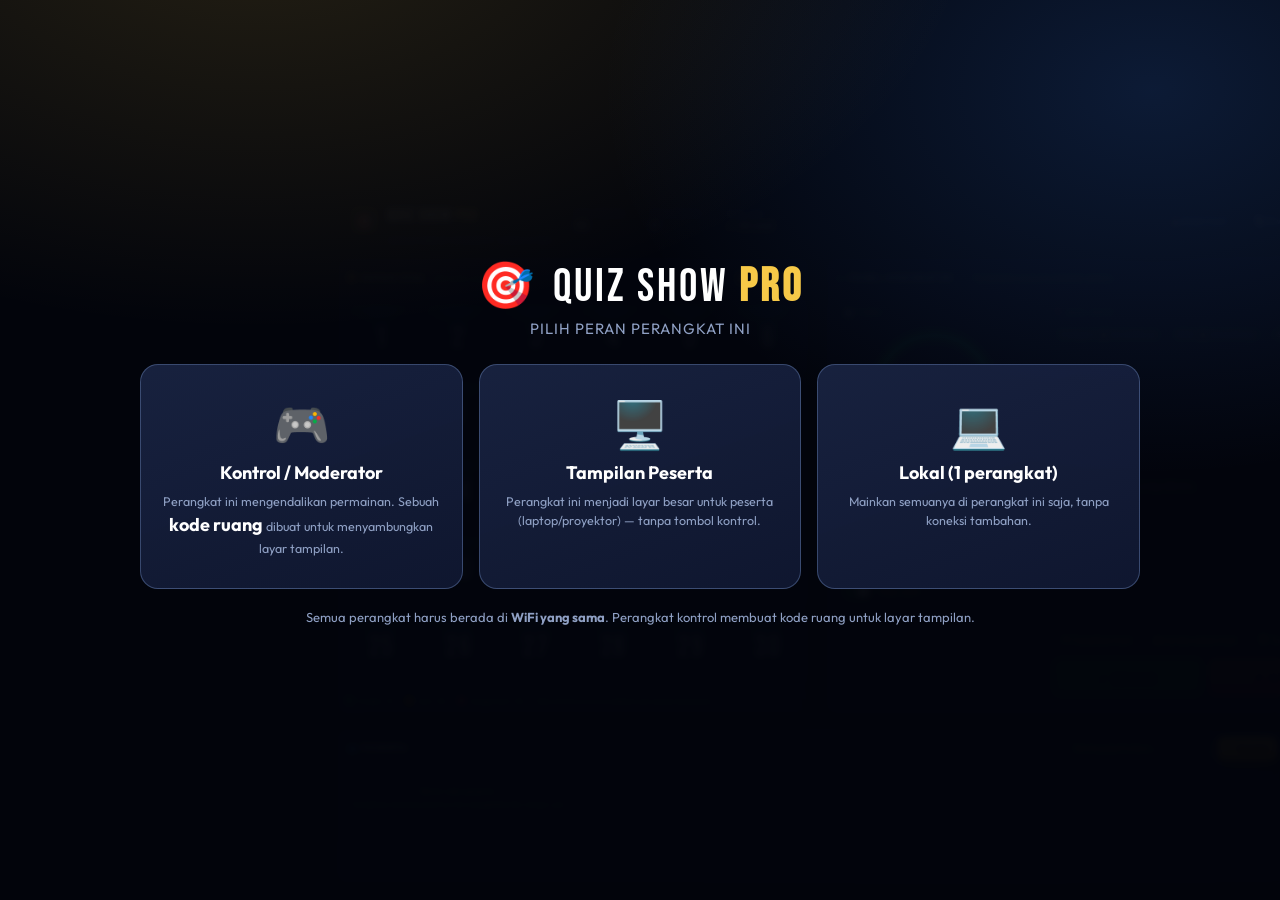
==== commit 0aa89790: "Add files via upload" ====
--- a/index.html
+++ b/index.html
@@ -29,6 +29,7 @@
         <div class="stat-chip"><span>Soal Tersisa</span><b id="chip-remaining">30</b></div>
         <div class="stat-chip"><span>Soal Selesai</span><b id="chip-done">0</b></div>
         <div class="stat-chip gold"><span>Bank Soal</span><b id="chip-bank">30 soal</b></div>
+        <div class="stat-chip hidden" id="chip-net"><span>Layar Tampilan</span><b id="chip-net-val">0</b></div>
       </div>
 
       <div class="topbar-actions">
@@ -150,6 +151,8 @@
               <button class="mini-toggle" id="toggle-tools" type="button" title="Perkecil panel">▸</button>
             </div>
             <div class="tools-body">
+              <button class="btn block gold" id="btn-quiz-intro">▶ Mulai Quiz (intro)</button>
+              <button class="btn block" id="btn-net">📡 Hubungkan Layar Tampilan</button>
               <button class="btn block" id="btn-shuffle2">🔀 Acak Posisi Kotak</button>
               <button class="btn block" id="btn-history2">📜 Riwayat Permainan</button>
               <button class="btn block" id="btn-import2">📥 Ganti Bank Soal</button>
@@ -426,7 +429,83 @@
       </div>
     </div>
 
+    <div class="modal" id="modal-net">
+      <div class="modal-backdrop" data-close="modal-net"></div>
+      <div class="modal-card">
+        <h3>📡 Layar Tampilan (Multi-Perangkat)</h3>
+        <p class="modal-sub">Kendalikan dari perangkat ini, lalu tampilkan ke peserta lewat perangkat lain di <b>WiFi yang sama</b>.</p>
+
+        <div class="net-status-row" id="net-status-row">
+          <span class="net-dot" id="net-dot"></span>
+          <span id="net-status-text">Nonaktif</span>
+        </div>
+
+        <div class="net-block">
+          <label>Kode Ruang</label>
+          <div class="net-room" id="net-room">—</div>
+        </div>
+
+        <div class="net-block">
+          <label>Buka di perangkat TAMPILAN</label>
+          <div class="net-url-row">
+            <input type="text" id="net-url" readonly value="" />
+            <button class="btn gold small" id="net-copy" type="button">📋 Salin</button>
+          </div>
+          <p class="muted small">Buka tautan di atas pada laptop/proyektor peserta, atau buka <b>/display</b> lalu masukkan kode ruang.</p>
+        </div>
+
+        <div class="net-presence">
+          <div><b id="net-displays">0</b><span>Layar tampilan</span></div>
+          <div><b id="net-controllers">0</b><span>Perangkat kontrol</span></div>
+          <div><b id="net-host">—</b><span>Alamat server</span></div>
+        </div>
+
+        <div class="modal-actions">
+          <button class="btn ghost" id="net-stop">⏹ Putuskan</button>
+          <button class="btn ghost" id="net-close">Tutup</button>
+          <button class="btn gold" id="net-start">▶ Aktifkan</button>
+        </div>
+      </div>
+    </div>
+
     <div class="toast-wrap" id="toast-wrap"></div>
+
+    <!-- ============ INTRO (loading bar) ============ -->
+    <div class="intro-overlay hidden" id="intro-overlay">
+      <div class="intro-inner">
+        <div class="intro-logo">🎯</div>
+        <div class="intro-title">QUIZ SHOW <span>PRO</span></div>
+        <div class="intro-sub" id="intro-sub">Bersiap memulai…</div>
+        <div class="intro-bar"><div class="intro-fill" id="intro-fill"></div></div>
+        <div class="intro-pct" id="intro-pct">0%</div>
+      </div>
+    </div>
+  </div>
+</div>
+
+<!-- ============ SETUP (pilih peran perangkat) ============ -->
+<div class="setup-overlay" id="setup-overlay">
+  <div class="setup-card">
+    <div class="setup-brand"><span>🎯</span> QUIZ SHOW <b>PRO</b></div>
+    <p class="setup-sub">Pilih peran perangkat ini</p>
+    <div class="setup-grid">
+      <button class="setup-role" data-role="controller" type="button">
+        <span class="sr-icon">🎮</span>
+        <b>Kontrol / Moderator</b>
+        <small>Perangkat ini mengendalikan permainan. Sebuah <b>kode ruang</b> dibuat untuk menyambungkan layar tampilan.</small>
+      </button>
+      <button class="setup-role" data-role="display" type="button">
+        <span class="sr-icon">🖥️</span>
+        <b>Tampilan Peserta</b>
+        <small>Perangkat ini menjadi layar besar untuk peserta (laptop/proyektor) — tanpa tombol kontrol.</small>
+      </button>
+      <button class="setup-role" data-role="local" type="button">
+        <span class="sr-icon">💻</span>
+        <b>Lokal (1 perangkat)</b>
+        <small>Mainkan semuanya di perangkat ini saja, tanpa koneksi tambahan.</small>
+      </button>
+    </div>
+    <p class="setup-note" id="setup-note"></p>
   </div>
 </div>
 
@@ -435,6 +514,7 @@
 <script src="js/timer.js"></script>
 <script src="js/store.js"></script>
 <script src="js/ui.js"></script>
+<script src="js/net.js"></script>
 <script src="js/app.js"></script>
 </body>
 </html>
--- a/css/styles.css
+++ b/css/styles.css
@@ -722,3 +722,147 @@
 ::-webkit-scrollbar-track { background: transparent; }
 ::-webkit-scrollbar-thumb { background: rgba(140, 170, 220, .25); border-radius: 8px; }
 ::-webkit-scrollbar-thumb:hover { background: rgba(140, 170, 220, .42); }
+
+/* ============================================================
+   MULTI-PERANGKAT — Setup, modal jaringan, intro loading bar
+   ============================================================ */
+
+/* ---------------- Setup overlay ---------------- */
+.setup-overlay {
+  position: fixed; inset: 0; z-index: 900;
+  display: grid; place-items: center; padding: 24px;
+  overflow-y: auto;
+  background:
+    radial-gradient(1200px 700px at 20% -10%, rgba(247, 201, 72, .14), transparent 60%),
+    radial-gradient(1000px 700px at 90% 10%, rgba(59, 130, 246, .18), transparent 55%),
+    rgba(3, 5, 12, .98);
+  backdrop-filter: blur(3px);
+}
+.setup-overlay.hidden { display: none; }
+.setup-card { width: min(1000px, 94vw); text-align: center; }
+.setup-brand { font-family: var(--font-display); font-size: 46px; letter-spacing: 3px; color: #fff; }
+.setup-brand span { margin-right: 6px; }
+.setup-brand b { color: var(--gold); }
+.setup-sub { color: var(--muted); font-size: 15px; letter-spacing: 1px; text-transform: uppercase; margin: 4px 0 26px; }
+.setup-grid { display: grid; grid-template-columns: repeat(3, 1fr); gap: 16px; }
+.setup-role {
+  display: flex; flex-direction: column; align-items: center; gap: 8px;
+  padding: 30px 22px; border-radius: 18px; cursor: pointer;
+  border: 1px solid var(--border-strong);
+  background: linear-gradient(160deg, rgba(26, 37, 68, .9), rgba(16, 24, 51, .92));
+  color: var(--text); font-family: inherit; text-align: center;
+  transition: transform .16s ease, border-color .2s, box-shadow .2s, background .2s;
+}
+.setup-role:hover { transform: translateY(-4px); border-color: var(--gold); box-shadow: 0 20px 50px rgba(0, 0, 0, .55), 0 0 0 1px rgba(247, 201, 72, .3) inset; }
+.setup-role:disabled { opacity: .4; cursor: not-allowed; transform: none; }
+.setup-role.selected { border-color: var(--gold); background: linear-gradient(160deg, rgba(247, 201, 72, .18), rgba(16, 24, 51, .92)); }
+.setup-role .sr-icon { font-size: 46px; }
+.setup-role b { font-size: 18px; color: #fff; }
+.setup-role small { font-size: 12.5px; color: var(--muted); line-height: 1.55; }
+.setup-note { margin-top: 20px; font-size: 13px; color: var(--muted); min-height: 20px; }
+.setup-note.warn { color: #ffd08a; }
+
+/* ---------------- Modal jaringan ---------------- */
+.net-status-row { display: flex; align-items: center; gap: 10px; padding: 10px 14px; border-radius: 12px; background: rgba(255, 255, 255, .04); border: 1px solid var(--border); margin-bottom: 14px; font-size: 14px; font-weight: 600; }
+.net-dot { width: 10px; height: 10px; border-radius: 50%; background: var(--muted-2); box-shadow: 0 0 10px currentColor; flex: 0 0 auto; }
+.net-status-row.online { border-color: rgba(34, 197, 94, .45); background: rgba(34, 197, 94, .1); color: #b9ffcf; }
+.net-status-row.online .net-dot { background: var(--easy); color: var(--easy); }
+.net-status-row.connecting .net-dot { background: var(--hard); color: var(--hard); animation: npulse 1s infinite; }
+.net-status-row.error { border-color: rgba(239, 68, 68, .45); background: rgba(239, 68, 68, .1); color: #ffd0d0; }
+.net-status-row.error .net-dot { background: var(--vhard); color: var(--vhard); }
+@keyframes npulse { 50% { opacity: .3; } }
+
+.net-block { margin-bottom: 14px; }
+.net-block > label { display: block; font-size: 11px; letter-spacing: 1px; text-transform: uppercase; color: var(--muted-2); margin-bottom: 6px; font-weight: 700; }
+.net-room { font-family: var(--font-display); font-size: 52px; letter-spacing: 10px; text-align: center; color: var(--gold); padding: 10px; border-radius: 14px; border: 1px dashed rgba(247, 201, 72, .45); background: rgba(247, 201, 72, .07); }
+.net-url-row { display: flex; gap: 8px; }
+.net-url-row input { flex: 1; background: rgba(255, 255, 255, .06); border: 1px solid var(--border-strong); color: var(--text); border-radius: 10px; padding: 10px 12px; font-family: inherit; font-size: 14px; }
+.net-presence { display: grid; grid-template-columns: repeat(3, 1fr); gap: 10px; margin-bottom: 14px; }
+.net-presence > div { display: flex; flex-direction: column; gap: 2px; padding: 10px 12px; border-radius: 12px; background: rgba(255, 255, 255, .04); border: 1px solid var(--border); }
+.net-presence b { font-size: 17px; color: #fff; word-break: break-all; }
+.net-presence span { font-size: 10.5px; letter-spacing: .5px; text-transform: uppercase; color: var(--muted-2); }
+
+/* ---------------- Intro loading bar (controller) ---------------- */
+.intro-overlay {
+  position: absolute; inset: 0; z-index: 600;
+  display: grid; place-items: center;
+  background: radial-gradient(1200px 700px at 50% 30%, rgba(59, 130, 246, .25), transparent 60%), rgba(3, 6, 14, .97);
+}
+.intro-overlay.hidden { display: none; }
+.intro-inner { width: min(720px, 80%); text-align: center; }
+.intro-logo { font-size: 62px; animation: introFloat 1.6s ease-in-out infinite; }
+@keyframes introFloat { 50% { transform: translateY(-9px); } }
+.intro-title { font-family: var(--font-display); font-size: 66px; letter-spacing: 5px; color: #fff; line-height: 1; }
+.intro-title span { color: var(--gold); }
+.intro-sub { margin: 14px 0 22px; font-size: 18px; color: var(--muted); letter-spacing: 1px; }
+.intro-bar { height: 20px; border-radius: 999px; background: rgba(255, 255, 255, .08); border: 1px solid var(--border-strong); overflow: hidden; }
+.intro-fill { height: 100%; width: 0%; border-radius: 999px; background: linear-gradient(90deg, var(--gold-2), var(--gold), #fff6d0); box-shadow: 0 0 24px rgba(247, 201, 72, .6); transition: width .2s ease; }
+.intro-pct { margin-top: 12px; font-family: var(--font-display); font-size: 30px; color: var(--gold); letter-spacing: 2px; }
+
+/* ============================================================
+   MODE RINGKAS (HP) — reflow panggung 16:9 menjadi 1 kolom
+   ============================================================ */
+html.compact, html.compact body { overflow: auto; height: auto; }
+html.compact .stage-frame { position: static; display: block; overflow: visible; }
+html.compact .stage {
+  width: 100%; height: auto; min-height: 100vh;
+  transform: none !important;
+  grid-template-rows: auto; gap: 12px; padding: 12px; border-radius: 0;
+  overflow: visible;
+}
+html.compact .topbar { flex-wrap: wrap; height: auto; padding: 10px 12px; gap: 10px; }
+html.compact .brand-text h1 { font-size: 20px; }
+html.compact .topbar-stats { flex-wrap: wrap; gap: 8px; }
+html.compact .stat-chip { min-width: 84px; padding: 5px 10px; }
+html.compact .topbar-actions { flex-wrap: wrap; gap: 8px; width: 100%; }
+html.compact .stage-main { grid-template-columns: 1fr; }
+html.compact .stage-bottom { grid-template-columns: 1fr; }
+html.compact .moderator-panel { order: 1; }
+html.compact .board-panel { order: 2; }
+html.compact .players-panel { order: 3; }
+html.compact .mini-panel { order: 4; }
+html.compact .mod-grid { grid-template-columns: 1fr; }
+html.compact .moderator-panel.tools-min .mod-grid { grid-template-columns: 1fr; }
+html.compact .tools-card.min, html.compact .mini-panel.min { padding: 14px; }
+html.compact .tools-card.min .tools-body, html.compact .mini-panel.min .mini-board { display: block; }
+html.compact .tools-card.min .ct-text, html.compact .mini-panel.min .panel-head h2 { writing-mode: horizontal-tb; }
+html.compact .tools-card.min .card-title, html.compact .mini-panel.min .panel-head { flex-direction: row; }
+html.compact .mini-toggle { display: none; }
+html.compact .board-grid {
+  grid-template-columns: repeat(auto-fill, minmax(56px, 1fr)) !important;
+  grid-auto-rows: auto !important;
+  gap: 8px !important;
+  overflow: visible; justify-content: stretch; align-content: start;
+}
+html.compact .box { width: 100%; height: auto; aspect-ratio: 1; border-radius: 14px; }
+html.compact .box .box-num { font-size: 22px; }
+html.compact .box .box-secret { font-size: 9px; }
+html.compact .box.done .box-num { font-size: 15px; transform: translateY(-6px); }
+html.compact .box.done .box-check { font-size: 24px; }
+html.compact .box.done .box-pts { font-size: 8px; }
+html.compact .btn { min-height: 42px; }
+html.compact .tbtn { min-height: 44px; }
+html.compact .judge-btns { flex-direction: column; }
+html.compact .judge-btns .btn { width: 100%; }
+html.compact .q-text { font-size: 17px; }
+html.compact .timer-wrap { width: 130px; height: 130px; margin: 0 auto; }
+html.compact .timer-text b { font-size: 38px; }
+html.compact .participant-list { max-height: none; }
+html.compact .modal { position: fixed; padding: 12px; }
+html.compact .modal-card { max-height: 92vh; overflow-y: auto; }
+html.compact .sb-scroll, html.compact .table-wrap, html.compact .target-list, html.compact .import-preview { max-height: 55vh; }
+html.compact .judge-popup { position: fixed; }
+html.compact .jp-card { width: min(520px, 92vw); padding: 28px 20px; }
+html.compact .jp-icon { font-size: 60px; }
+html.compact .jp-title { font-size: 40px; letter-spacing: 3px; }
+html.compact .fab { bottom: 14px; right: 14px; }
+html.compact .intro-title { font-size: 44px; }
+html.compact .intro-logo { font-size: 46px; }
+html.compact .setup-grid { grid-template-columns: 1fr; }
+html.compact .setup-brand { font-size: 34px; }
+html.compact .net-presence { grid-template-columns: 1fr; }
+html.compact .be-add { grid-template-columns: 1fr; }
+
+@media (max-width: 900px) {
+  .setup-grid { grid-template-columns: 1fr; }
+}
